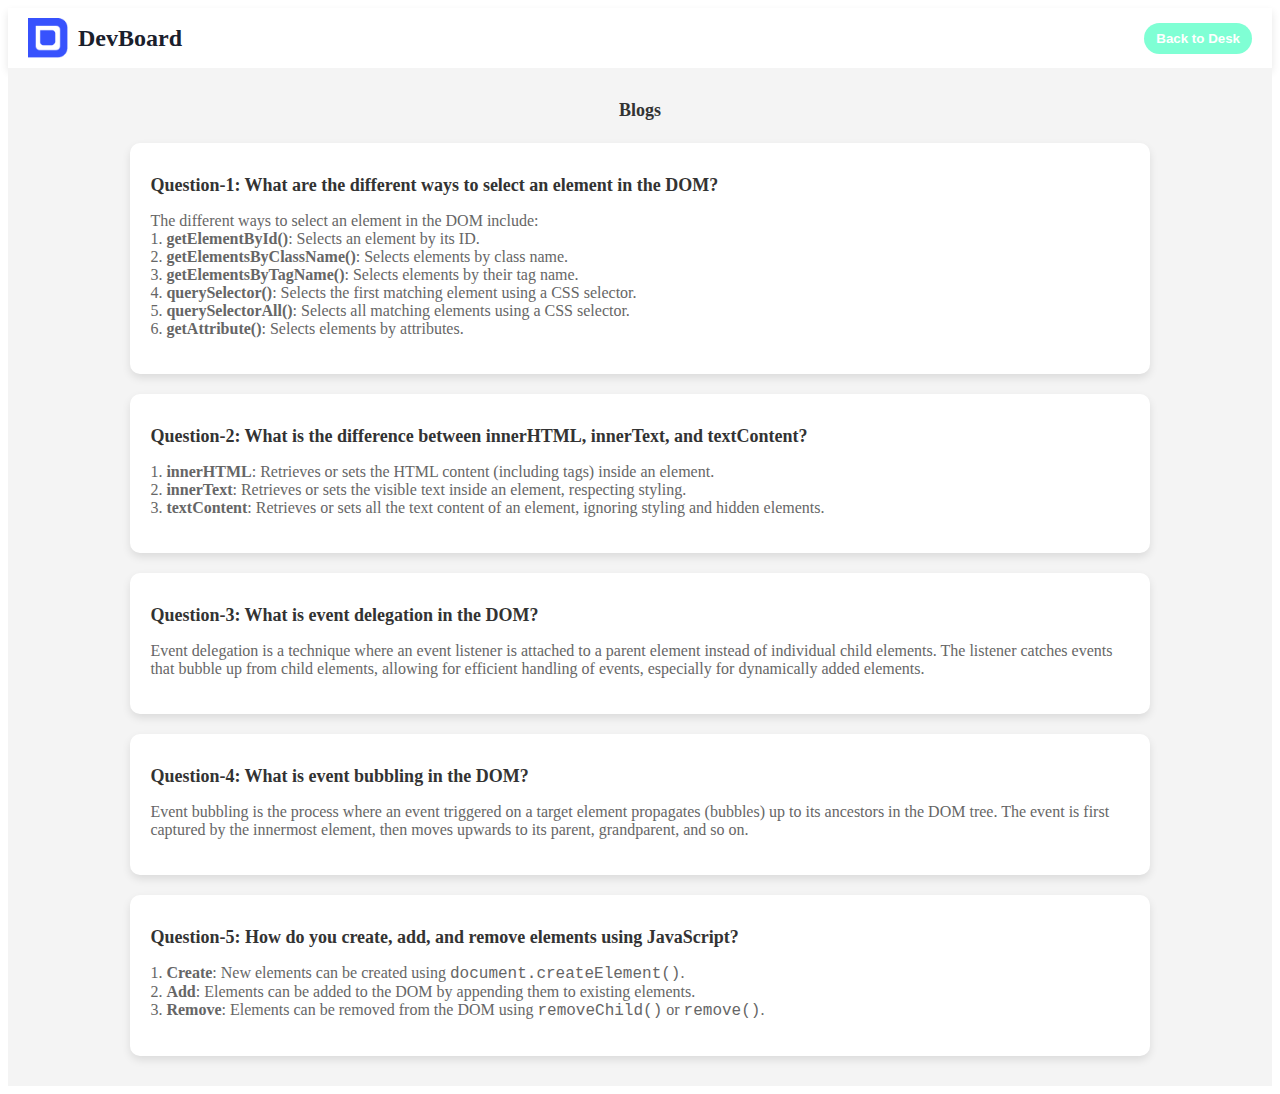
==== inside.html @ 593ad5ca "code done" ====
<!DOCTYPE html>
<html lang="en">
<head>
    <meta charset="UTF-8">
    <meta name="viewport" content="width=device-width, initial-scale=1.0">
    <title>Document</title>
    <style>
        .header {
            display: grid;
            grid-template-columns: auto 1fr auto auto;
            align-items: center;
            background: white;
            padding: 10px 20px;
            box-shadow: 0 4px 8px rgba(0, 0, 0, 0.1);
        }
        .logo {
            display: flex;
            align-items: center;
            font-size: 24px;
            font-weight: bold;
        }
        .logo img {
            width: 40px;
            margin-right: 10px;
        }
        .logo span {
            color: #1a202c;
            font-weight: bold;
        }
        .action-button {
            display: flex;
            align-items: center;
            color: white;
            padding: 8px 12px;
            border-radius: 20px;
            font-weight: bold;
            border: none;
            cursor: pointer;
            margin-left: 10px;
            background-color: aquamarine;
        }
       
        .container-div{
            background-color: #f4f4f4;
            display: flex;
            flex-direction: column;
            align-items: center;
            padding: 20px;
        }
        .card {
            background: white;
            border-radius: 10px;
            box-shadow: 0 4px 8px rgba(0, 0, 0, 0.1);
            padding: 20px;
            margin: 10px;
            width: 80%;
            
        }
        h1 {
            font-size: 18px;
            color: #333;
        }
        p {
            font-size: 16px;
            color: #666;
        }
    </style>
</head>
<body>
    
<header class="header">
    <div class="logo">
        <img src="assets/logo.png" alt="Logo"> <!-- Replace with actual logo image -->
        <span>DevBoard</span>
    </div>
    <div></div> <!-- Empty div for spacing -->
    
    <button class="action-button">
      Back to Desk
    </button>
</header>
<section class="container-div">
    <h1 style="font-weight: 800;">Blogs</h1>
    <div class="card">
        <h1>Question-1: What are the different ways to select an element in the DOM?</h1>
        <p>
            The different ways to select an element in the DOM include: <br>
            1. <b>getElementById()</b>: Selects an element by its ID. <br>
            2. <b>getElementsByClassName()</b>: Selects elements by class name. <br>
            3. <b>getElementsByTagName()</b>: Selects elements by their tag name. <br>
            4. <b>querySelector()</b>: Selects the first matching element using a CSS selector. <br>
            5. <b>querySelectorAll()</b>: Selects all matching elements using a CSS selector. <br>
            6. <b>getAttribute()</b>: Selects elements by attributes.
        </p>
    </div>
    <div class="card">
        <h1>Question-2: What is the difference between innerHTML, innerText, and textContent?</h1>
        <p>
            1. <b>innerHTML</b>: Retrieves or sets the HTML content (including tags) inside an element. <br>
            2. <b>innerText</b>: Retrieves or sets the visible text inside an element, respecting styling. <br>
            3. <b>textContent</b>: Retrieves or sets all the text content of an element, ignoring styling and hidden elements.
        </p>
    </div>
    <div class="card">
        <h1>Question-3: What is event delegation in the DOM?</h1>
        <p>
            Event delegation is a technique where an event listener is attached to a parent element instead of individual child elements. The listener catches events that bubble up from child elements, allowing for efficient handling of events, especially for dynamically added elements.
        </p>
    </div>
    <div class="card">
        <h1>Question-4: What is event bubbling in the DOM?</h1>
        <p>
            Event bubbling is the process where an event triggered on a target element propagates (bubbles) up to its ancestors in the DOM tree. The event is first captured by the innermost element, then moves upwards to its parent, grandparent, and so on.
        </p>
    </div>
    <div class="card">
        <h1>Question-5: How do you create, add, and remove elements using JavaScript?</h1>
        <p>
            1. <b>Create</b>: New elements can be created using <code>document.createElement()</code>. <br>
            2. <b>Add</b>: Elements can be added to the DOM by appending them to existing elements. <br>
            3. <b>Remove</b>: Elements can be removed from the DOM using <code>removeChild()</code> or <code>remove()</code>.
        </p>
    </div>
     
</section>
<script>
document.addEventListener("DOMContentLoaded", function () {
    // Select the action button
    const actionButton = document.querySelector(".action-button");
    
    // Add event listener to handle click event
    actionButton.addEventListener("click", function () {
        window.location.href = "index.html"; // Redirect to index.html
    });
});

</script>
</body>
</html>
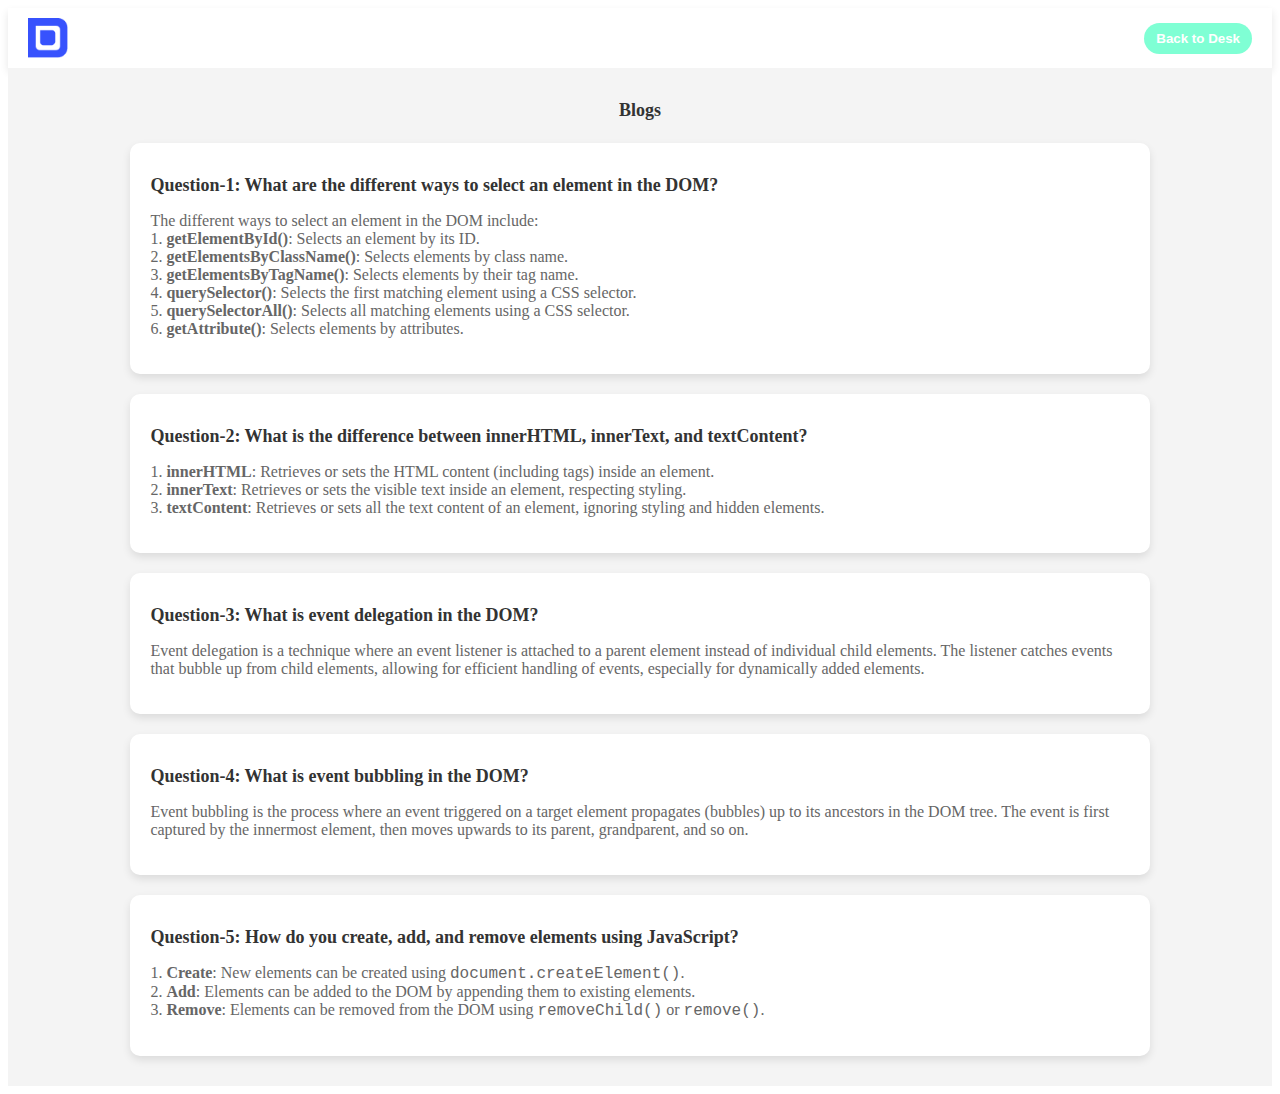
==== commit 71ee35a4: "update code" ====
--- a/inside.html
+++ b/inside.html
@@ -4,76 +4,15 @@
     <meta charset="UTF-8">
     <meta name="viewport" content="width=device-width, initial-scale=1.0">
     <title>Document</title>
-    <style>
-        .header {
-            display: grid;
-            grid-template-columns: auto 1fr auto auto;
-            align-items: center;
-            background: white;
-            padding: 10px 20px;
-            box-shadow: 0 4px 8px rgba(0, 0, 0, 0.1);
-        }
-        .logo {
-            display: flex;
-            align-items: center;
-            font-size: 24px;
-            font-weight: bold;
-        }
-        .logo img {
-            width: 40px;
-            margin-right: 10px;
-        }
-        .logo span {
-            color: #1a202c;
-            font-weight: bold;
-        }
-        .action-button {
-            display: flex;
-            align-items: center;
-            color: white;
-            padding: 8px 12px;
-            border-radius: 20px;
-            font-weight: bold;
-            border: none;
-            cursor: pointer;
-            margin-left: 10px;
-            background-color: aquamarine;
-        }
-       
-        .container-div{
-            background-color: #f4f4f4;
-            display: flex;
-            flex-direction: column;
-            align-items: center;
-            padding: 20px;
-        }
-        .card {
-            background: white;
-            border-radius: 10px;
-            box-shadow: 0 4px 8px rgba(0, 0, 0, 0.1);
-            padding: 20px;
-            margin: 10px;
-            width: 80%;
-            
-        }
-        h1 {
-            font-size: 18px;
-            color: #333;
-        }
-        p {
-            font-size: 16px;
-            color: #666;
-        }
-    </style>
+    <link rel="stylesheet" href="styles/inside-styles.css">
 </head>
 <body>
     
 <header class="header">
     <div class="logo">
-        <img src="assets/logo.png" alt="Logo"> <!-- Replace with actual logo image -->
-        <span>DevBoard</span>
+        <img src="assets/logo.png" alt="Logo"> 
     </div>
-    <div></div> <!-- Empty div for spacing -->
+    <div></div> 
     
     <button class="action-button">
       Back to Desk
@@ -123,17 +62,6 @@
     </div>
      
 </section>
-<script>
-document.addEventListener("DOMContentLoaded", function () {
-    // Select the action button
-    const actionButton = document.querySelector(".action-button");
-    
-    // Add event listener to handle click event
-    actionButton.addEventListener("click", function () {
-        window.location.href = "index.html"; // Redirect to index.html
-    });
-});
-
-</script>
+<script src="script/inside-script.js"></script>
 </body>
 </html>--- a/styles/inside-styles.css
+++ b/styles/inside-styles.css
@@ -0,0 +1,60 @@
+
+        .header {
+            display: grid;
+            grid-template-columns: auto 1fr auto auto;
+            align-items: center;
+            background: white;
+            padding: 10px 20px;
+            box-shadow: 0 4px 8px rgba(0, 0, 0, 0.1);
+        }
+        .logo {
+            display: flex;
+            align-items: center;
+            font-size: 24px;
+            font-weight: bold;
+        }
+        .logo img {
+            width: 40px;
+            margin-right: 10px;
+        }
+        .logo span {
+            color: #1a202c;
+            font-weight: bold;
+        }
+        .action-button {
+            display: flex;
+            align-items: center;
+            color: white;
+            padding: 8px 12px;
+            border-radius: 20px;
+            font-weight: bold;
+            border: none;
+            cursor: pointer;
+            margin-left: 10px;
+            background-color: aquamarine;
+        }
+       
+        .container-div{
+            background-color: #f4f4f4;
+            display: flex;
+            flex-direction: column;
+            align-items: center;
+            padding: 20px;
+        }
+        .card {
+            background: white;
+            border-radius: 10px;
+            box-shadow: 0 4px 8px rgba(0, 0, 0, 0.1);
+            padding: 20px;
+            margin: 10px;
+            width: 80%;
+            
+        }
+        h1 {
+            font-size: 18px;
+            color: #333;
+        }
+        p {
+            font-size: 16px;
+            color: #666;
+        }
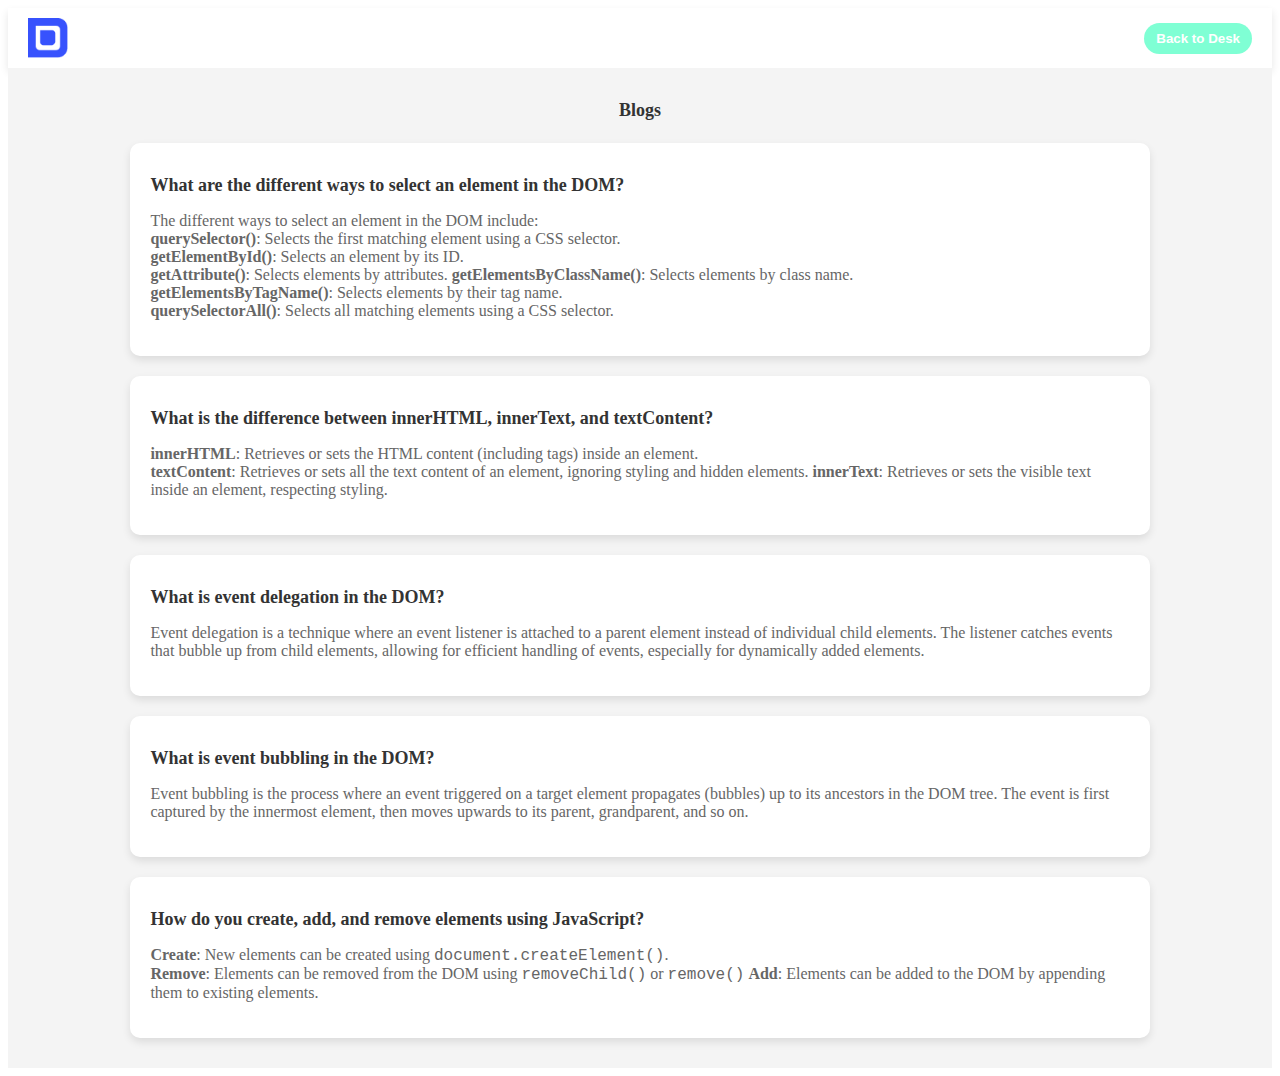
==== commit 7eed7042: "add new code" ====
--- a/inside.html
+++ b/inside.html
@@ -21,43 +21,47 @@
 <section class="container-div">
     <h1 style="font-weight: 800;">Blogs</h1>
     <div class="card">
-        <h1>Question-1: What are the different ways to select an element in the DOM?</h1>
+        <h1>What are the different ways to select an element in the DOM?</h1>
         <p>
             The different ways to select an element in the DOM include: <br>
-            1. <b>getElementById()</b>: Selects an element by its ID. <br>
-            2. <b>getElementsByClassName()</b>: Selects elements by class name. <br>
-            3. <b>getElementsByTagName()</b>: Selects elements by their tag name. <br>
-            4. <b>querySelector()</b>: Selects the first matching element using a CSS selector. <br>
-            5. <b>querySelectorAll()</b>: Selects all matching elements using a CSS selector. <br>
-            6. <b>getAttribute()</b>: Selects elements by attributes.
+            <b>querySelector()</b>: Selects the first matching element using a CSS selector. <br>
+             <b>getElementById()</b>: Selects an element by its ID. <br>
+             <b>getAttribute()</b>: Selects elements by attributes.
+             <b>getElementsByClassName()</b>: Selects elements by class name. <br>
+             <b>getElementsByTagName()</b>: Selects elements by their tag name. <br>
+             
+             <b>querySelectorAll()</b>: Selects all matching elements using a CSS selector. <br>
+             
         </p>
     </div>
     <div class="card">
-        <h1>Question-2: What is the difference between innerHTML, innerText, and textContent?</h1>
+        <h1> What is the difference between innerHTML, innerText, and textContent?</h1>
         <p>
-            1. <b>innerHTML</b>: Retrieves or sets the HTML content (including tags) inside an element. <br>
-            2. <b>innerText</b>: Retrieves or sets the visible text inside an element, respecting styling. <br>
-            3. <b>textContent</b>: Retrieves or sets all the text content of an element, ignoring styling and hidden elements.
+             <b>innerHTML</b>: Retrieves or sets the HTML content (including tags) inside an element. <br>
+             <b>textContent</b>: Retrieves or sets all the text content of an element, ignoring styling and hidden elements.
+             <b>innerText</b>: Retrieves or sets the visible text inside an element, respecting styling. <br>
+             
         </p>
     </div>
     <div class="card">
-        <h1>Question-3: What is event delegation in the DOM?</h1>
+        <h1> What is event delegation in the DOM?</h1>
         <p>
             Event delegation is a technique where an event listener is attached to a parent element instead of individual child elements. The listener catches events that bubble up from child elements, allowing for efficient handling of events, especially for dynamically added elements.
         </p>
     </div>
     <div class="card">
-        <h1>Question-4: What is event bubbling in the DOM?</h1>
+        <h1> What is event bubbling in the DOM?</h1>
         <p>
             Event bubbling is the process where an event triggered on a target element propagates (bubbles) up to its ancestors in the DOM tree. The event is first captured by the innermost element, then moves upwards to its parent, grandparent, and so on.
         </p>
     </div>
     <div class="card">
-        <h1>Question-5: How do you create, add, and remove elements using JavaScript?</h1>
+        <h1> How do you create, add, and remove elements using JavaScript?</h1>
         <p>
-            1. <b>Create</b>: New elements can be created using <code>document.createElement()</code>. <br>
-            2. <b>Add</b>: Elements can be added to the DOM by appending them to existing elements. <br>
-            3. <b>Remove</b>: Elements can be removed from the DOM using <code>removeChild()</code> or <code>remove()</code>.
+             <b>Create</b>: New elements can be created using <code>document.createElement()</code>. <br>
+             <b>Remove</b>: Elements can be removed from the DOM using <code>removeChild()</code> or <code>remove()</code>
+             <b>Add</b>: Elements can be added to the DOM by appending them to existing elements. <br>
+            
         </p>
     </div>
      
